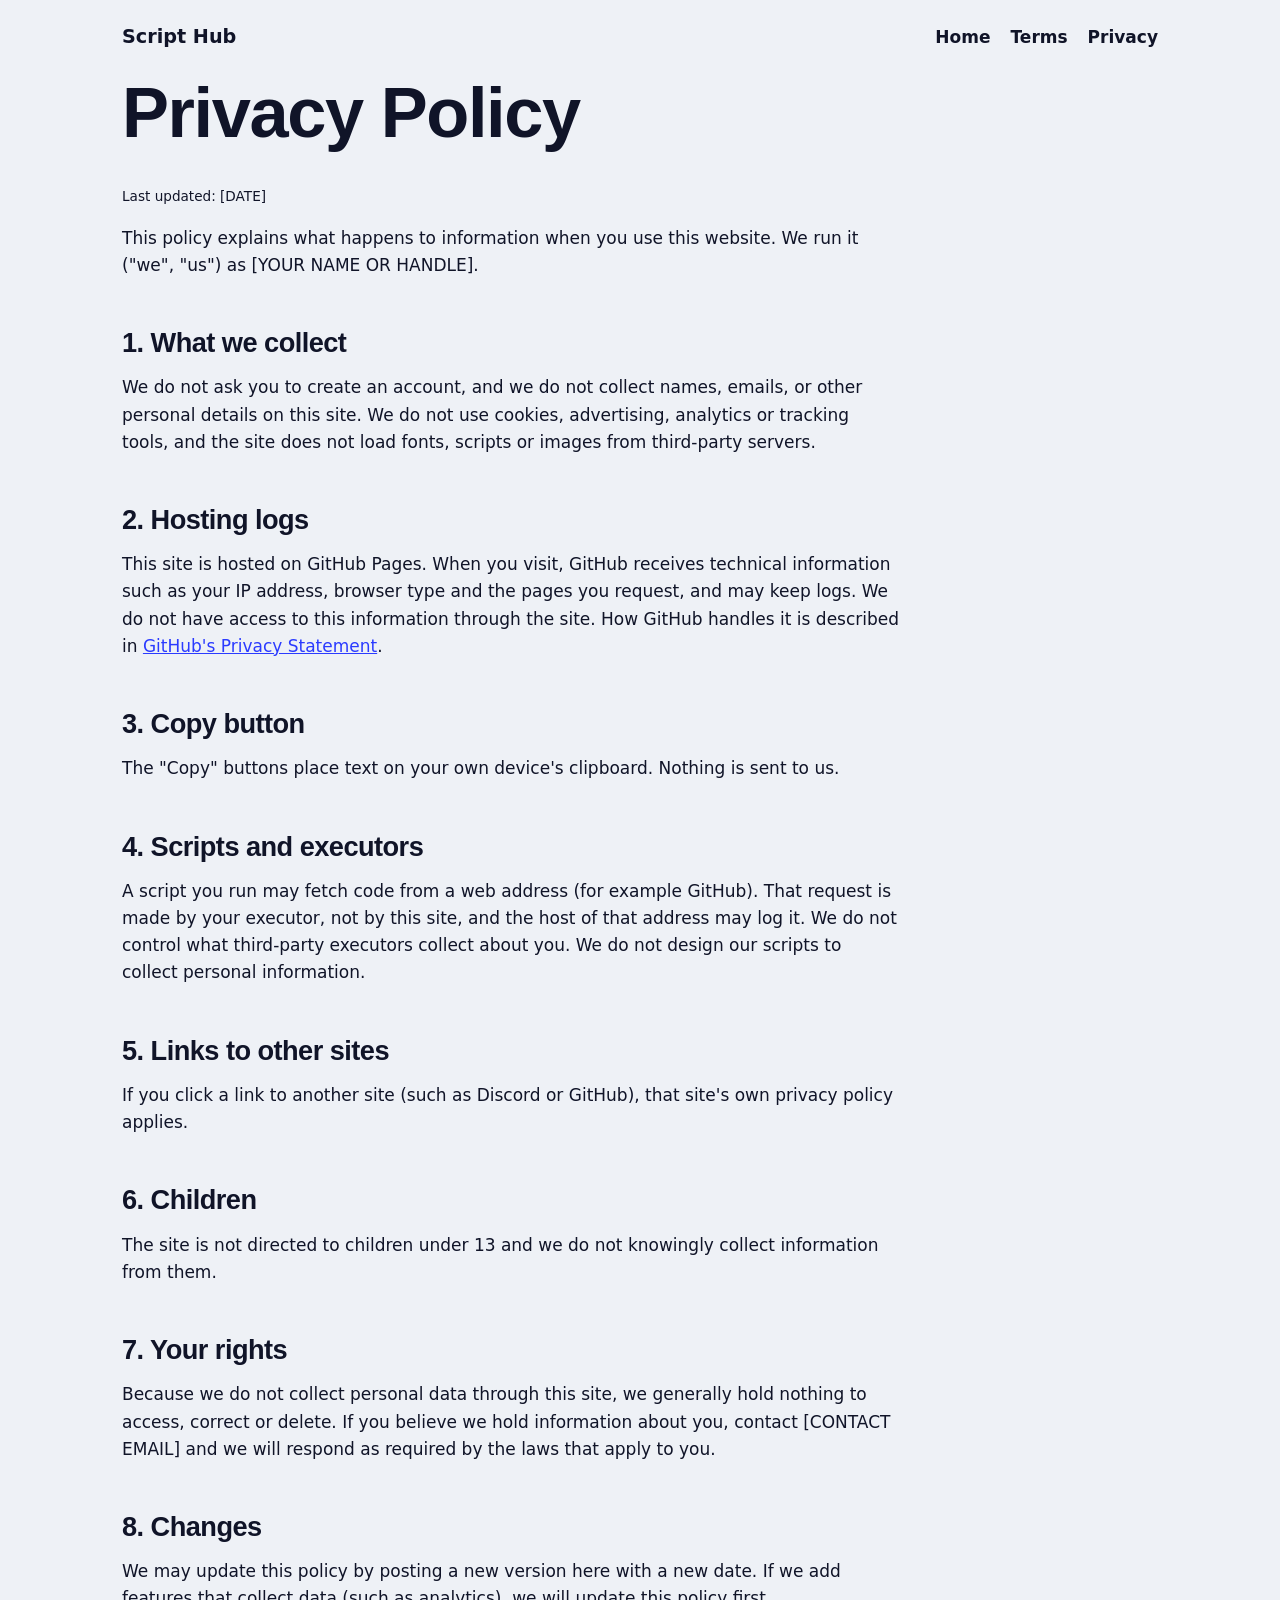
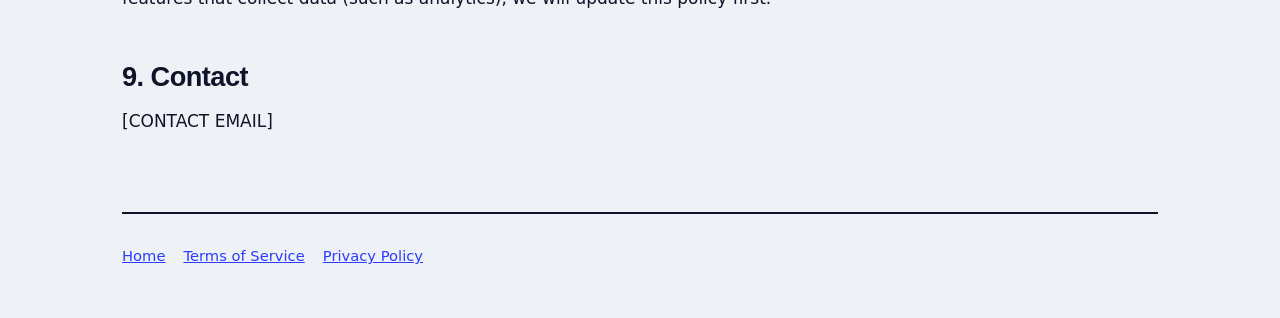
==== privacy.html @ 86e4eccb "test" ====
<!doctype html>
<html lang="en">
<head>
<meta charset="utf-8">
<meta name="viewport" content="width=device-width, initial-scale=1">
<title>Privacy Policy | Script Hub</title>
<meta name="robots" content="index,follow">
<link rel="stylesheet" href="style.css">
</head>
<body>
<div class="wrap">
  <header class="top"><a class="brand" href="index.html">Script Hub</a><nav><a href="index.html">Home</a><a href="terms.html">Terms</a><a href="privacy.html">Privacy</a></nav></header>
  <main class="legal">

<h1>Privacy Policy</h1>
<p class="meta">Last updated: [DATE]</p>
<p>This policy explains what happens to information when you use this website. We run it ("we", "us") as [YOUR NAME OR HANDLE].</p>

<h2>1. What we collect</h2>
<p>We do not ask you to create an account, and we do not collect names, emails, or other personal details on this site. We do not use cookies, advertising, analytics or tracking tools, and the site does not load fonts, scripts or images from third-party servers.</p>

<h2>2. Hosting logs</h2>
<p>This site is hosted on GitHub Pages. When you visit, GitHub receives technical information such as your IP address, browser type and the pages you request, and may keep logs. We do not have access to this information through the site. How GitHub handles it is described in <a href="https://docs.github.com/en/site-policy/privacy-policies/github-general-privacy-statement">GitHub's Privacy Statement</a>.</p>

<h2>3. Copy button</h2>
<p>The "Copy" buttons place text on your own device's clipboard. Nothing is sent to us.</p>

<h2>4. Scripts and executors</h2>
<p>A script you run may fetch code from a web address (for example GitHub). That request is made by your executor, not by this site, and the host of that address may log it. We do not control what third-party executors collect about you. We do not design our scripts to collect personal information.</p>

<h2>5. Links to other sites</h2>
<p>If you click a link to another site (such as Discord or GitHub), that site's own privacy policy applies.</p>

<h2>6. Children</h2>
<p>The site is not directed to children under 13 and we do not knowingly collect information from them.</p>

<h2>7. Your rights</h2>
<p>Because we do not collect personal data through this site, we generally hold nothing to access, correct or delete. If you believe we hold information about you, contact [CONTACT EMAIL] and we will respond as required by the laws that apply to you.</p>

<h2>8. Changes</h2>
<p>We may update this policy by posting a new version here with a new date. If we add features that collect data (such as analytics), we will update this policy first.</p>

<h2>9. Contact</h2>
<p>[CONTACT EMAIL]</p>
  </main>
  <footer><a href="index.html">Home</a><a href="terms.html">Terms of Service</a><a href="privacy.html">Privacy Policy</a></footer>
</div>
</body>
</html>
---- style.css ----
:root{--bg:#eef1f6;--ink:#101428;--blue:#2b3bff;--mint:#7cf2c4;--mute:#4a5170;--card:#fff;--line:#101428}
@media (prefers-color-scheme:dark){:root{--bg:#0f1226;--ink:#eef1f6;--blue:#8d98ff;--mint:#7cf2c4;--mute:#a4abc9;--card:#181c38;--line:#eef1f6}}
*{box-sizing:border-box}
html{scroll-behavior:smooth}
body{margin:0;background:var(--bg);color:var(--ink);font:17px/1.6 "Avenir Next","Segoe UI Variable","Segoe UI",system-ui,sans-serif}
h1,h2,h3{font-family:"Avenir Next","Trebuchet MS","Segoe UI",sans-serif;line-height:1.08;margin:0 0 .5em;letter-spacing:-.02em}
h1{font-size:clamp(2.4rem,6vw,4.4rem);font-weight:900}
h2{font-size:1.7rem;font-weight:800}
h3{font-size:1.2rem;font-weight:800}
a{color:var(--blue)}
code,pre,.mono{font-family:ui-monospace,"SF Mono",Consolas,Menlo,monospace}
.wrap{max-width:1080px;margin:0 auto;padding:0 22px}
:focus-visible{outline:3px solid var(--blue);outline-offset:3px}
header.top{display:flex;justify-content:space-between;align-items:center;padding:22px 0}
.brand{font-weight:900;font-size:1.2rem;text-decoration:none;color:var(--ink)}
nav a{margin-left:20px;color:var(--ink);font-weight:600;text-decoration:none}
nav a:hover{text-decoration:underline}
.hero{display:grid;grid-template-columns:1.1fr .9fr;gap:40px;align-items:center;padding:40px 0 70px}
.hero p{color:var(--mute);max-width:46ch}
.btn{display:inline-block;border:2px solid var(--line);background:var(--blue);color:#fff;padding:10px 18px;border-radius:8px;font:700 1rem inherit;cursor:pointer;text-decoration:none;box-shadow:3px 3px 0 var(--line)}
@media (prefers-color-scheme:dark){.btn{color:#0f1226}}
.btn:active{transform:translate(2px,2px);box-shadow:1px 1px 0 var(--line)}
.btn.ghost{background:var(--card);color:var(--ink)}
.btn.done{background:var(--mint);color:#101428}
.term{background:#101428;color:#e8ecff;border:2px solid var(--line);border-radius:12px;box-shadow:6px 6px 0 var(--blue);overflow:hidden}
.term .bar{display:flex;justify-content:space-between;align-items:center;padding:10px 14px;border-bottom:1px solid #2c3260;font-size:.85rem;color:#a4abc9}
.term pre{margin:0;padding:18px 14px;white-space:pre-wrap;word-break:break-all;font-size:.9rem;line-height:1.5}
.term .btn{padding:6px 12px;font-size:.85rem;box-shadow:none}
.tools{display:flex;gap:12px;flex-wrap:wrap;margin:0 0 24px}
.tools input{flex:1;min-width:220px;padding:12px 14px;border:2px solid var(--line);border-radius:8px;background:var(--card);color:var(--ink);font:inherit}
.grid{display:grid;grid-template-columns:repeat(auto-fill,minmax(310px,1fr));gap:22px}
.card{background:var(--card);border:2px solid var(--line);border-radius:12px;padding:20px;box-shadow:5px 5px 0 var(--line);display:flex;flex-direction:column;gap:10px}
.card p{margin:0;color:var(--mute)}
.meta{font-size:.85rem;color:var(--mute)}
.tag{display:inline-block;border:1.5px solid var(--line);border-radius:99px;padding:0 10px;font-size:.8rem;font-weight:700;margin-right:6px}
.card details{font-size:.95rem}
.card summary{cursor:pointer;font-weight:700}
.card ul{margin:8px 0 0;padding-left:20px}
.card .code{background:#101428;color:#e8ecff;border-radius:8px;padding:10px 12px;font-size:.78rem;word-break:break-all}
.card .actions{margin-top:auto;display:flex;gap:10px}
.empty{padding:30px;border:2px dashed var(--line);border-radius:12px;text-align:center}
section{padding:20px 0 50px}
.steps{display:grid;grid-template-columns:repeat(auto-fit,minmax(240px,1fr));gap:22px}
.steps div{border-left:4px solid var(--blue);padding-left:16px}
.notice{border:2px solid var(--line);background:var(--card);border-radius:12px;padding:16px 20px}
footer{border-top:2px solid var(--line);padding:30px 0 50px;font-size:.92rem;color:var(--mute)}
footer a{margin-right:18px}
.legal{max-width:72ch;padding-bottom:60px}
.legal h2{margin-top:1.8em}
.legal p,.legal li{color:var(--ink)}
.legal .caps{text-transform:uppercase;font-size:.95rem}
@media (max-width:820px){.hero{grid-template-columns:1fr}}
@media (prefers-reduced-motion:reduce){html{scroll-behavior:auto}}
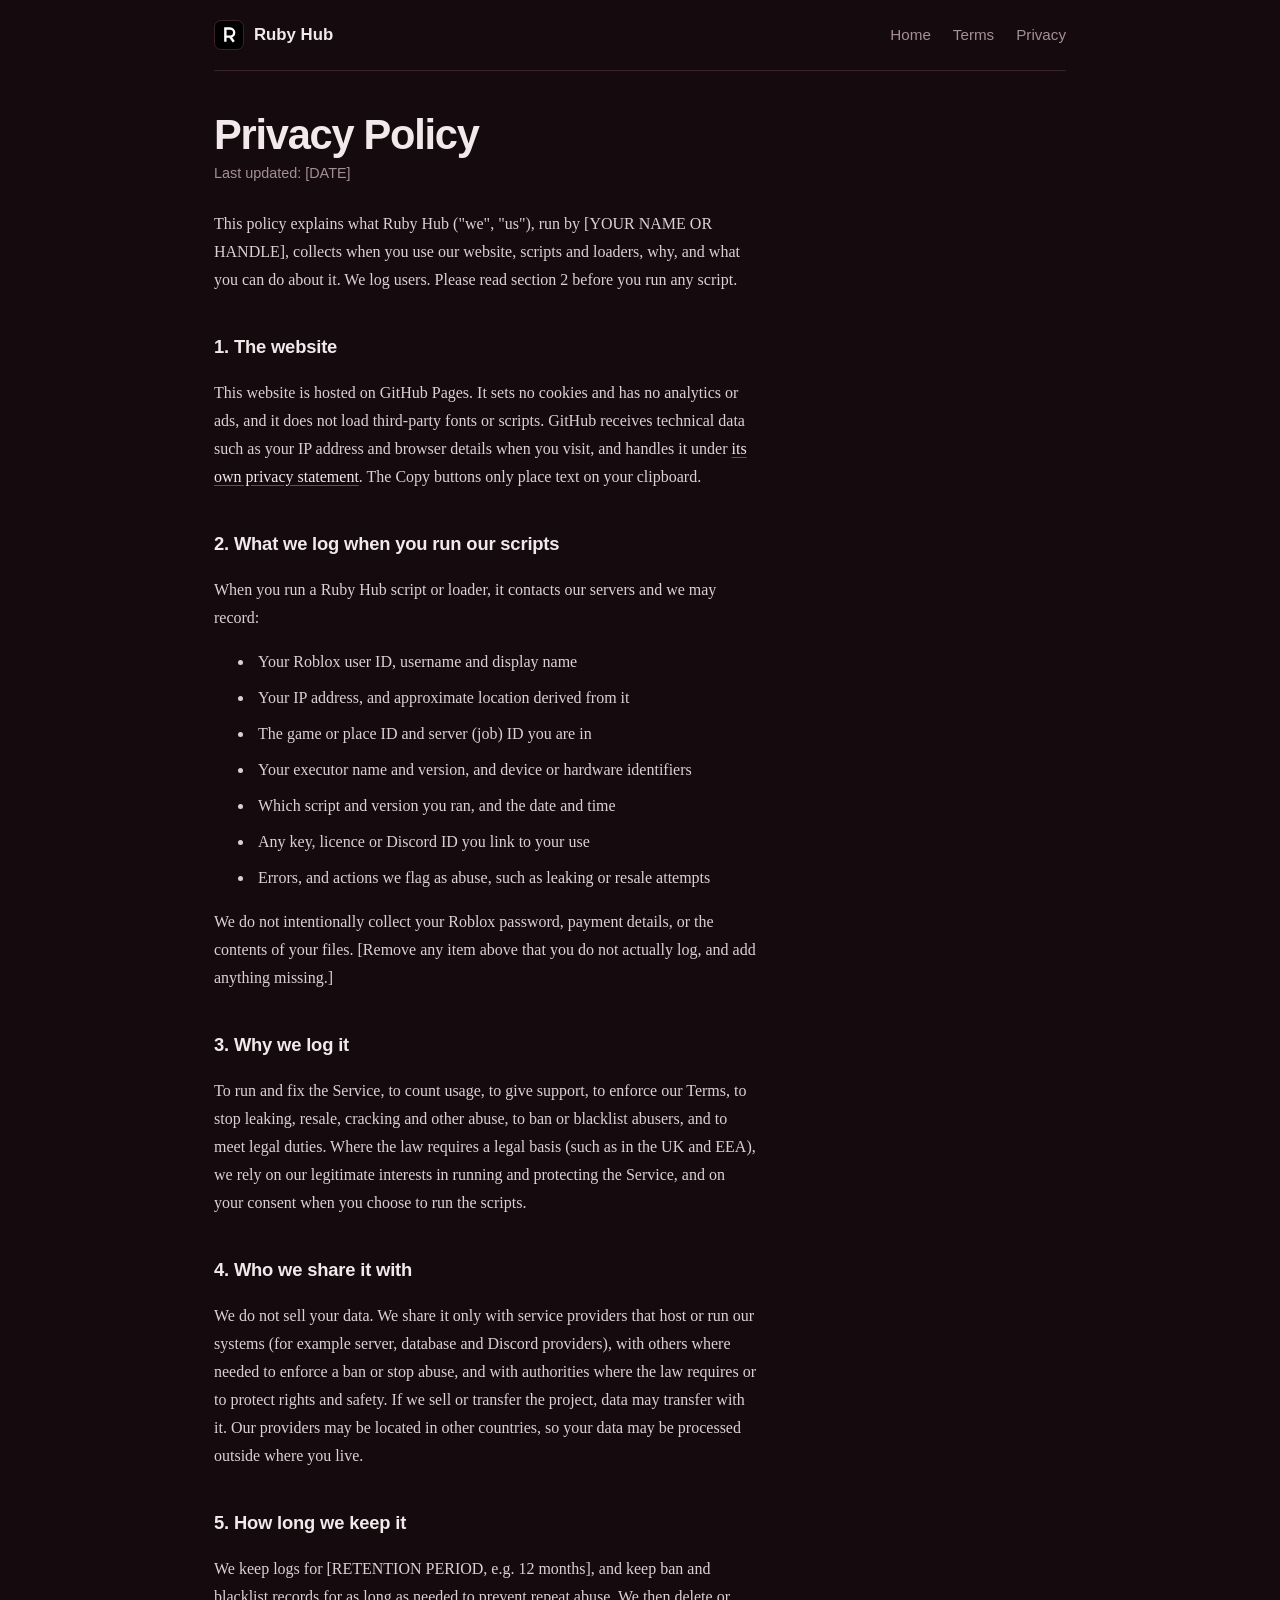
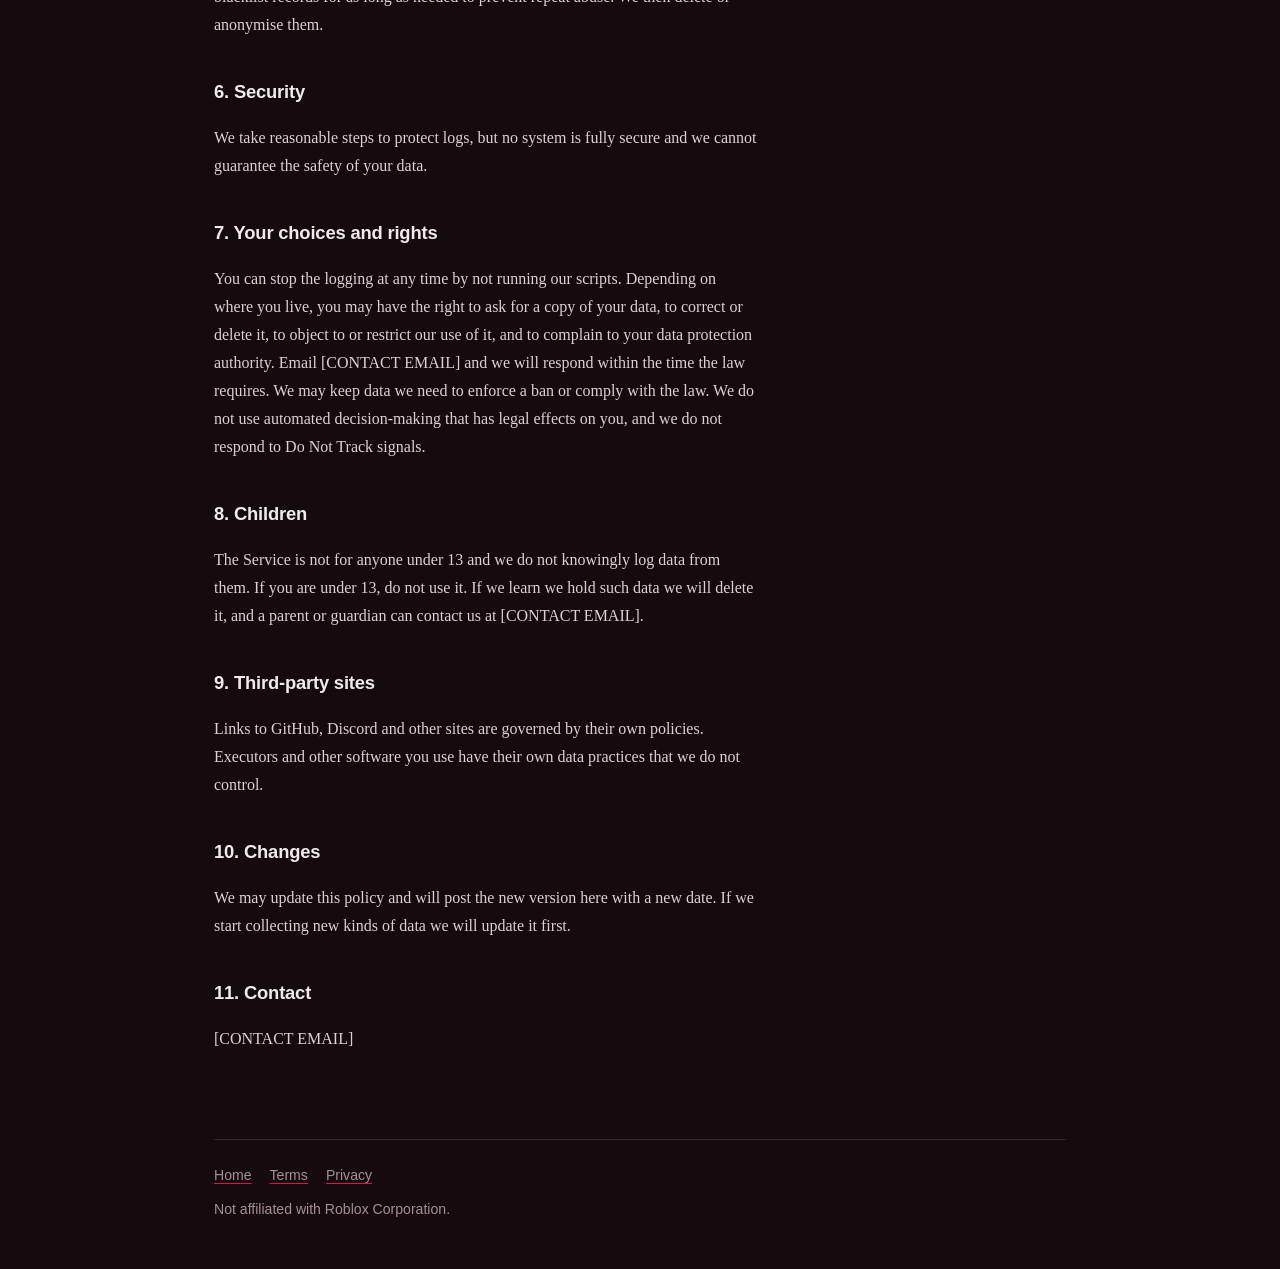
==== commit a4700f65: "test" ====
--- a/privacy.html
+++ b/privacy.html
@@ -3,47 +3,66 @@
 <head>
 <meta charset="utf-8">
 <meta name="viewport" content="width=device-width, initial-scale=1">
-<title>Privacy Policy | Script Hub</title>
-<meta name="robots" content="index,follow">
+<title>Privacy Policy | Ruby Hub</title>
+<meta name="theme-color" content="#150b0e">
+<link rel="icon" type="image/svg+xml" href="logo.svg">
 <link rel="stylesheet" href="style.css">
 </head>
 <body>
 <div class="wrap">
-  <header class="top"><a class="brand" href="index.html">Script Hub</a><nav><a href="index.html">Home</a><a href="terms.html">Terms</a><a href="privacy.html">Privacy</a></nav></header>
+  <header class="top">
+    <a class="brand" href="index.html"><img src="logo.svg" alt="">Ruby Hub</a>
+    <nav><a href="index.html">Home</a><a href="terms.html">Terms</a><a href="privacy.html">Privacy</a></nav>
+  </header>
   <main class="legal">
+<h1>Privacy Policy</h1>
+<p class="date">Last updated: [DATE]</p>
+<p>This policy explains what Ruby Hub ("we", "us"), run by [YOUR NAME OR HANDLE], collects when you use our website, scripts and loaders, why, and what you can do about it. We log users. Please read section 2 before you run any script.</p>
 
-<h1>Privacy Policy</h1>
-<p class="meta">Last updated: [DATE]</p>
-<p>This policy explains what happens to information when you use this website. We run it ("we", "us") as [YOUR NAME OR HANDLE].</p>
+<h2>1. The website</h2>
+<p>This website is hosted on GitHub Pages. It sets no cookies and has no analytics or ads, and it does not load third-party fonts or scripts. GitHub receives technical data such as your IP address and browser details when you visit, and handles it under <a href="https://docs.github.com/en/site-policy/privacy-policies/github-general-privacy-statement">its own privacy statement</a>. The Copy buttons only place text on your clipboard.</p>
 
-<h2>1. What we collect</h2>
-<p>We do not ask you to create an account, and we do not collect names, emails, or other personal details on this site. We do not use cookies, advertising, analytics or tracking tools, and the site does not load fonts, scripts or images from third-party servers.</p>
+<h2>2. What we log when you run our scripts</h2>
+<p>When you run a Ruby Hub script or loader, it contacts our servers and we may record:</p>
+<ul>
+<li>Your Roblox user ID, username and display name</li>
+<li>Your IP address, and approximate location derived from it</li>
+<li>The game or place ID and server (job) ID you are in</li>
+<li>Your executor name and version, and device or hardware identifiers</li>
+<li>Which script and version you ran, and the date and time</li>
+<li>Any key, licence or Discord ID you link to your use</li>
+<li>Errors, and actions we flag as abuse, such as leaking or resale attempts</li>
+</ul>
+<p>We do not intentionally collect your Roblox password, payment details, or the contents of your files. [Remove any item above that you do not actually log, and add anything missing.]</p>
 
-<h2>2. Hosting logs</h2>
-<p>This site is hosted on GitHub Pages. When you visit, GitHub receives technical information such as your IP address, browser type and the pages you request, and may keep logs. We do not have access to this information through the site. How GitHub handles it is described in <a href="https://docs.github.com/en/site-policy/privacy-policies/github-general-privacy-statement">GitHub's Privacy Statement</a>.</p>
+<h2>3. Why we log it</h2>
+<p>To run and fix the Service, to count usage, to give support, to enforce our Terms, to stop leaking, resale, cracking and other abuse, to ban or blacklist abusers, and to meet legal duties. Where the law requires a legal basis (such as in the UK and EEA), we rely on our legitimate interests in running and protecting the Service, and on your consent when you choose to run the scripts.</p>
 
-<h2>3. Copy button</h2>
-<p>The "Copy" buttons place text on your own device's clipboard. Nothing is sent to us.</p>
+<h2>4. Who we share it with</h2>
+<p>We do not sell your data. We share it only with service providers that host or run our systems (for example server, database and Discord providers), with others where needed to enforce a ban or stop abuse, and with authorities where the law requires or to protect rights and safety. If we sell or transfer the project, data may transfer with it. Our providers may be located in other countries, so your data may be processed outside where you live.</p>
 
-<h2>4. Scripts and executors</h2>
-<p>A script you run may fetch code from a web address (for example GitHub). That request is made by your executor, not by this site, and the host of that address may log it. We do not control what third-party executors collect about you. We do not design our scripts to collect personal information.</p>
+<h2>5. How long we keep it</h2>
+<p>We keep logs for [RETENTION PERIOD, e.g. 12 months], and keep ban and blacklist records for as long as needed to prevent repeat abuse. We then delete or anonymise them.</p>
 
-<h2>5. Links to other sites</h2>
-<p>If you click a link to another site (such as Discord or GitHub), that site's own privacy policy applies.</p>
+<h2>6. Security</h2>
+<p>We take reasonable steps to protect logs, but no system is fully secure and we cannot guarantee the safety of your data.</p>
 
-<h2>6. Children</h2>
-<p>The site is not directed to children under 13 and we do not knowingly collect information from them.</p>
+<h2>7. Your choices and rights</h2>
+<p>You can stop the logging at any time by not running our scripts. Depending on where you live, you may have the right to ask for a copy of your data, to correct or delete it, to object to or restrict our use of it, and to complain to your data protection authority. Email [CONTACT EMAIL] and we will respond within the time the law requires. We may keep data we need to enforce a ban or comply with the law. We do not use automated decision-making that has legal effects on you, and we do not respond to Do Not Track signals.</p>
 
-<h2>7. Your rights</h2>
-<p>Because we do not collect personal data through this site, we generally hold nothing to access, correct or delete. If you believe we hold information about you, contact [CONTACT EMAIL] and we will respond as required by the laws that apply to you.</p>
+<h2>8. Children</h2>
+<p>The Service is not for anyone under 13 and we do not knowingly log data from them. If you are under 13, do not use it. If we learn we hold such data we will delete it, and a parent or guardian can contact us at [CONTACT EMAIL].</p>
 
-<h2>8. Changes</h2>
-<p>We may update this policy by posting a new version here with a new date. If we add features that collect data (such as analytics), we will update this policy first.</p>
+<h2>9. Third-party sites</h2>
+<p>Links to GitHub, Discord and other sites are governed by their own policies. Executors and other software you use have their own data practices that we do not control.</p>
 
-<h2>9. Contact</h2>
+<h2>10. Changes</h2>
+<p>We may update this policy and will post the new version here with a new date. If we start collecting new kinds of data we will update it first.</p>
+
+<h2>11. Contact</h2>
 <p>[CONTACT EMAIL]</p>
   </main>
-  <footer><a href="index.html">Home</a><a href="terms.html">Terms of Service</a><a href="privacy.html">Privacy Policy</a></footer>
+  <footer><a href="index.html">Home</a><a href="terms.html">Terms</a><a href="privacy.html">Privacy</a><p>Not affiliated with Roblox Corporation.</p></footer>
 </div>
 </body>
 </html>
--- a/style.css
+++ b/style.css
@@ -1,53 +1,63 @@
-:root{--bg:#eef1f6;--ink:#101428;--blue:#2b3bff;--mint:#7cf2c4;--mute:#4a5170;--card:#fff;--line:#101428}
-@media (prefers-color-scheme:dark){:root{--bg:#0f1226;--ink:#eef1f6;--blue:#8d98ff;--mint:#7cf2c4;--mute:#a4abc9;--card:#181c38;--line:#eef1f6}}
+:root{
+  --bg:#150b0e; --panel:#1f1115; --line:#3a2229; --text:#f1e9ea; --mute:#a58f94;
+  --ruby:#e0114f; --ruby-dim:#a80d3b; --ok:#4fd28a; --warn:#e6b422;
+}
 *{box-sizing:border-box}
-html{scroll-behavior:smooth}
-body{margin:0;background:var(--bg);color:var(--ink);font:17px/1.6 "Avenir Next","Segoe UI Variable","Segoe UI",system-ui,sans-serif}
-h1,h2,h3{font-family:"Avenir Next","Trebuchet MS","Segoe UI",sans-serif;line-height:1.08;margin:0 0 .5em;letter-spacing:-.02em}
-h1{font-size:clamp(2.4rem,6vw,4.4rem);font-weight:900}
-h2{font-size:1.7rem;font-weight:800}
-h3{font-size:1.2rem;font-weight:800}
-a{color:var(--blue)}
-code,pre,.mono{font-family:ui-monospace,"SF Mono",Consolas,Menlo,monospace}
-.wrap{max-width:1080px;margin:0 auto;padding:0 22px}
-:focus-visible{outline:3px solid var(--blue);outline-offset:3px}
-header.top{display:flex;justify-content:space-between;align-items:center;padding:22px 0}
-.brand{font-weight:900;font-size:1.2rem;text-decoration:none;color:var(--ink)}
-nav a{margin-left:20px;color:var(--ink);font-weight:600;text-decoration:none}
-nav a:hover{text-decoration:underline}
-.hero{display:grid;grid-template-columns:1.1fr .9fr;gap:40px;align-items:center;padding:40px 0 70px}
-.hero p{color:var(--mute);max-width:46ch}
-.btn{display:inline-block;border:2px solid var(--line);background:var(--blue);color:#fff;padding:10px 18px;border-radius:8px;font:700 1rem inherit;cursor:pointer;text-decoration:none;box-shadow:3px 3px 0 var(--line)}
-@media (prefers-color-scheme:dark){.btn{color:#0f1226}}
-.btn:active{transform:translate(2px,2px);box-shadow:1px 1px 0 var(--line)}
-.btn.ghost{background:var(--card);color:var(--ink)}
-.btn.done{background:var(--mint);color:#101428}
-.term{background:#101428;color:#e8ecff;border:2px solid var(--line);border-radius:12px;box-shadow:6px 6px 0 var(--blue);overflow:hidden}
-.term .bar{display:flex;justify-content:space-between;align-items:center;padding:10px 14px;border-bottom:1px solid #2c3260;font-size:.85rem;color:#a4abc9}
-.term pre{margin:0;padding:18px 14px;white-space:pre-wrap;word-break:break-all;font-size:.9rem;line-height:1.5}
-.term .btn{padding:6px 12px;font-size:.85rem;box-shadow:none}
-.tools{display:flex;gap:12px;flex-wrap:wrap;margin:0 0 24px}
-.tools input{flex:1;min-width:220px;padding:12px 14px;border:2px solid var(--line);border-radius:8px;background:var(--card);color:var(--ink);font:inherit}
-.grid{display:grid;grid-template-columns:repeat(auto-fill,minmax(310px,1fr));gap:22px}
-.card{background:var(--card);border:2px solid var(--line);border-radius:12px;padding:20px;box-shadow:5px 5px 0 var(--line);display:flex;flex-direction:column;gap:10px}
-.card p{margin:0;color:var(--mute)}
-.meta{font-size:.85rem;color:var(--mute)}
-.tag{display:inline-block;border:1.5px solid var(--line);border-radius:99px;padding:0 10px;font-size:.8rem;font-weight:700;margin-right:6px}
-.card details{font-size:.95rem}
-.card summary{cursor:pointer;font-weight:700}
-.card ul{margin:8px 0 0;padding-left:20px}
-.card .code{background:#101428;color:#e8ecff;border-radius:8px;padding:10px 12px;font-size:.78rem;word-break:break-all}
-.card .actions{margin-top:auto;display:flex;gap:10px}
-.empty{padding:30px;border:2px dashed var(--line);border-radius:12px;text-align:center}
-section{padding:20px 0 50px}
-.steps{display:grid;grid-template-columns:repeat(auto-fit,minmax(240px,1fr));gap:22px}
-.steps div{border-left:4px solid var(--blue);padding-left:16px}
-.notice{border:2px solid var(--line);background:var(--card);border-radius:12px;padding:16px 20px}
-footer{border-top:2px solid var(--line);padding:30px 0 50px;font-size:.92rem;color:var(--mute)}
-footer a{margin-right:18px}
-.legal{max-width:72ch;padding-bottom:60px}
-.legal h2{margin-top:1.8em}
-.legal p,.legal li{color:var(--ink)}
-.legal .caps{text-transform:uppercase;font-size:.95rem}
-@media (max-width:820px){.hero{grid-template-columns:1fr}}
-@media (prefers-reduced-motion:reduce){html{scroll-behavior:auto}}
+html{background:var(--bg)}
+body{margin:0;color:var(--text);background:var(--bg);font:16px/1.6 "Segoe UI","Helvetica Neue",Arial,sans-serif;-webkit-font-smoothing:antialiased}
+a{color:var(--text);text-decoration-color:var(--ruby);text-underline-offset:3px}
+a:hover{color:#fff;text-decoration-thickness:2px}
+:focus-visible{outline:2px solid var(--ruby);outline-offset:3px}
+.wrap{max-width:900px;margin:0 auto;padding:0 24px}
+.top{display:flex;align-items:center;justify-content:space-between;padding:20px 0;border-bottom:1px solid var(--line)}
+.brand{display:flex;align-items:center;gap:10px;font-weight:700;text-decoration:none;font-size:1.05rem}
+.brand img{width:30px;height:30px;border:1px solid var(--line);border-radius:7px}
+.top nav a{margin-left:22px;font-size:.95rem;color:var(--mute);text-decoration:none}
+.top nav a:hover{color:var(--text)}
+.hero{display:flex;gap:34px;align-items:center;padding:64px 0 52px}
+.hero img{width:124px;height:124px;border:1px solid var(--line);border-radius:26px;flex:none}
+h1{margin:0;font-size:clamp(3rem,10vw,5.8rem);line-height:.95;letter-spacing:-.045em;font-weight:800}
+.hero p{margin:14px 0 0;color:var(--mute);max-width:44ch;font-size:1.1rem}
+#status{margin-top:18px;font-size:.92rem;color:var(--mute)}
+#status b{color:var(--text)}
+.head{display:flex;justify-content:space-between;align-items:baseline;border-bottom:2px solid var(--ruby);padding-bottom:10px;margin-top:10px}
+h2{margin:0;font-size:1.35rem;letter-spacing:-.01em}
+.count{color:var(--mute);font-size:.9rem}
+#find{display:none;width:100%;margin:16px 0 0;padding:11px 12px;background:var(--panel);border:1px solid var(--line);border-radius:4px;color:var(--text);font:inherit}
+.row{display:grid;grid-template-columns:1fr auto;gap:6px 20px;padding:20px 0;border-bottom:1px solid var(--line)}
+.row h3{margin:0;font-size:1.1rem;display:flex;align-items:center;gap:9px}
+.dot{width:9px;height:9px;border-radius:50%;background:var(--ok);flex:none}
+.dot.updating{background:var(--warn)} .dot.patched{background:var(--ruby)}
+.row p{margin:4px 0 0;color:var(--mute)}
+.meta{font-size:.85rem;color:var(--mute);margin-top:6px}
+details{margin-top:8px;font-size:.93rem}
+summary{cursor:pointer;color:var(--text)}
+details ul{margin:6px 0 0;padding-left:20px;color:var(--mute)}
+.btn{align-self:start;background:var(--ruby);color:#fff;border:0;border-radius:4px;padding:9px 18px;font:600 .95rem inherit;font-family:inherit;cursor:pointer}
+.btn:hover{background:var(--ruby-dim)}
+.btn.done{background:var(--ok);color:#06210f}
+.btn:disabled{background:var(--line);color:var(--mute);cursor:not-allowed}
+.empty{padding:34px 0;border-bottom:1px solid var(--line);color:var(--mute)}
+.empty b{color:var(--text);display:block;font-size:1.05rem;margin-bottom:4px}
+section{padding:0 0 56px}
+.guide{padding-top:48px}
+ol{padding-left:22px;margin:16px 0 0}
+li{margin:8px 0;padding-left:4px}
+code{font-family:ui-monospace,Consolas,Menlo,monospace;font-size:.9em;background:var(--panel);padding:2px 6px;border-radius:3px}
+.warn{border-left:3px solid var(--ruby);padding:2px 0 2px 18px;color:var(--mute);max-width:66ch}
+.warn b{color:var(--text)}
+footer{border-top:1px solid var(--line);padding:24px 0 48px;color:var(--mute);font-size:.88rem}
+footer a{color:var(--mute);margin-right:18px}
+footer p{margin:12px 0 0}
+.legal{max-width:68ch;padding:44px 0 70px;font-family:Georgia,"Times New Roman",serif;line-height:1.75}
+.legal h1{font-family:"Segoe UI","Helvetica Neue",Arial,sans-serif;font-size:2.6rem;letter-spacing:-.03em;margin-bottom:6px}
+.legal h2{font-family:"Segoe UI","Helvetica Neue",Arial,sans-serif;font-size:1.15rem;margin:2em 0 .4em}
+.legal .date{color:var(--mute);font-family:"Segoe UI",Arial,sans-serif;font-size:.9rem;margin:0 0 24px}
+.legal p,.legal li{color:#ddd0d2}
+.legal .caps{text-transform:uppercase;font-size:.9rem;letter-spacing:.01em}
+@media(max-width:640px){
+  .hero{flex-direction:column;align-items:flex-start;padding:44px 0 40px;gap:22px}
+  .hero img{width:88px;height:88px;border-radius:20px}
+  .row{grid-template-columns:1fr}
+  .top nav a{margin-left:14px}
+}
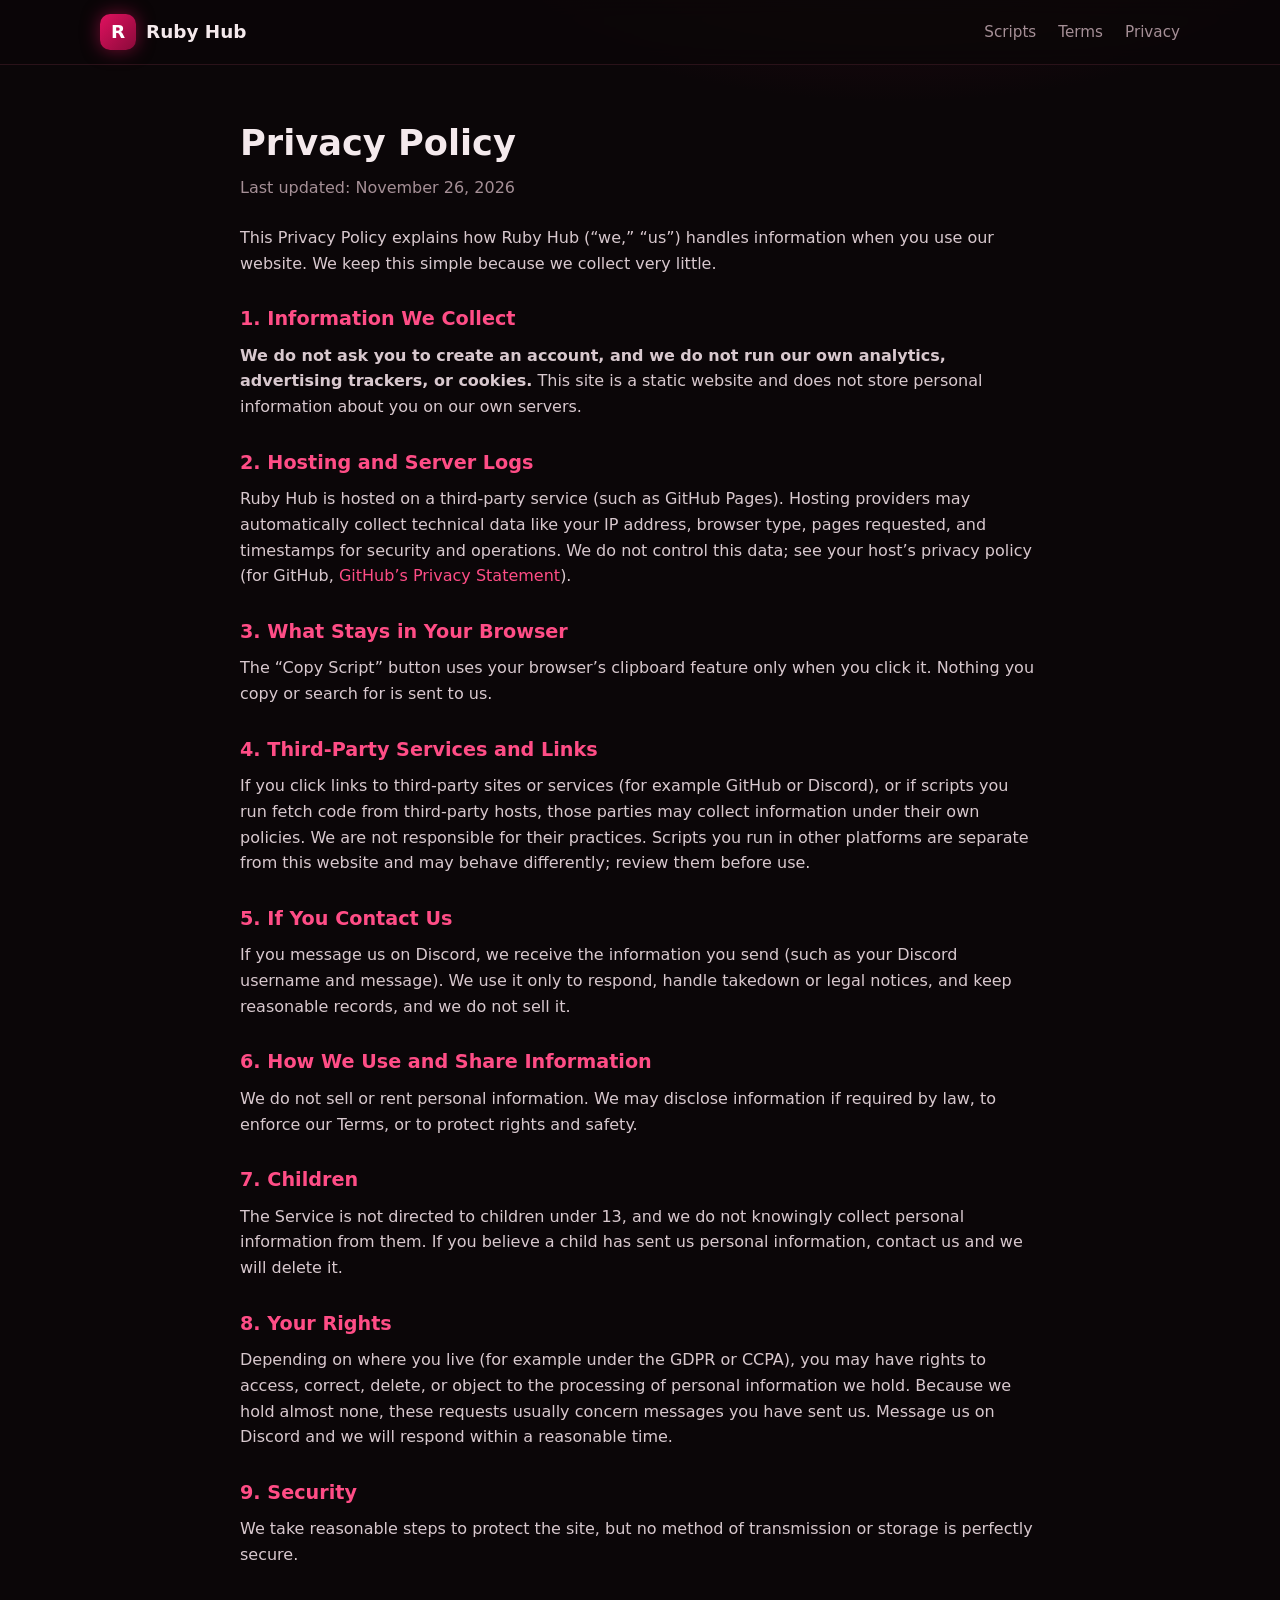
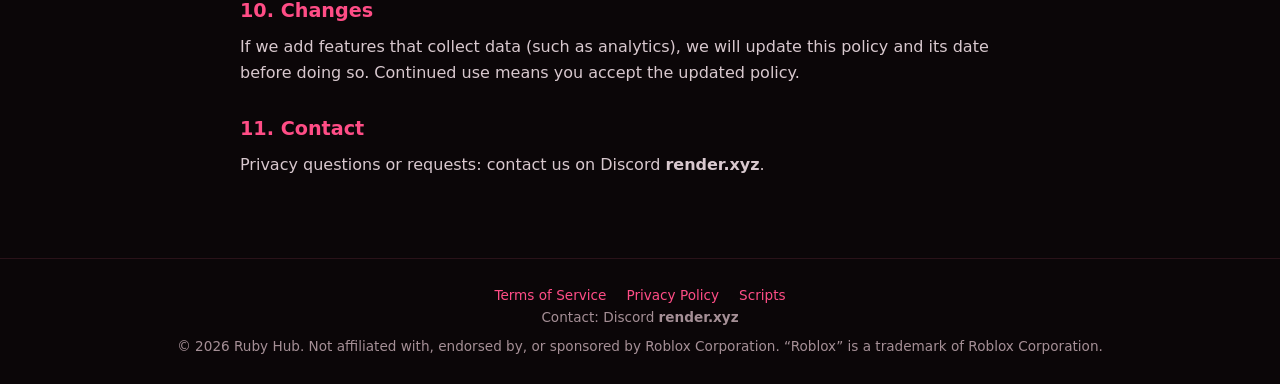
==== commit dbe44757: "test" ====
--- a/privacy.html
+++ b/privacy.html
@@ -1,68 +1,16 @@
-<!doctype html>
-<html lang="en">
-<head>
-<meta charset="utf-8">
-<meta name="viewport" content="width=device-width, initial-scale=1">
-<title>Privacy Policy | Ruby Hub</title>
-<meta name="theme-color" content="#150b0e">
-<link rel="icon" type="image/svg+xml" href="logo.svg">
-<link rel="stylesheet" href="style.css">
-</head>
-<body>
-<div class="wrap">
-  <header class="top">
-    <a class="brand" href="index.html"><img src="logo.svg" alt="">Ruby Hub</a>
-    <nav><a href="index.html">Home</a><a href="terms.html">Terms</a><a href="privacy.html">Privacy</a></nav>
-  </header>
-  <main class="legal">
-<h1>Privacy Policy</h1>
-<p class="date">Last updated: [DATE]</p>
-<p>This policy explains what Ruby Hub ("we", "us"), run by [YOUR NAME OR HANDLE], collects when you use our website, scripts and loaders, why, and what you can do about it. We log users. Please read section 2 before you run any script.</p>
-
-<h2>1. The website</h2>
-<p>This website is hosted on GitHub Pages. It sets no cookies and has no analytics or ads, and it does not load third-party fonts or scripts. GitHub receives technical data such as your IP address and browser details when you visit, and handles it under <a href="https://docs.github.com/en/site-policy/privacy-policies/github-general-privacy-statement">its own privacy statement</a>. The Copy buttons only place text on your clipboard.</p>
-
-<h2>2. What we log when you run our scripts</h2>
-<p>When you run a Ruby Hub script or loader, it contacts our servers and we may record:</p>
-<ul>
-<li>Your Roblox user ID, username and display name</li>
-<li>Your IP address, and approximate location derived from it</li>
-<li>The game or place ID and server (job) ID you are in</li>
-<li>Your executor name and version, and device or hardware identifiers</li>
-<li>Which script and version you ran, and the date and time</li>
-<li>Any key, licence or Discord ID you link to your use</li>
-<li>Errors, and actions we flag as abuse, such as leaking or resale attempts</li>
-</ul>
-<p>We do not intentionally collect your Roblox password, payment details, or the contents of your files. [Remove any item above that you do not actually log, and add anything missing.]</p>
-
-<h2>3. Why we log it</h2>
-<p>To run and fix the Service, to count usage, to give support, to enforce our Terms, to stop leaking, resale, cracking and other abuse, to ban or blacklist abusers, and to meet legal duties. Where the law requires a legal basis (such as in the UK and EEA), we rely on our legitimate interests in running and protecting the Service, and on your consent when you choose to run the scripts.</p>
-
-<h2>4. Who we share it with</h2>
-<p>We do not sell your data. We share it only with service providers that host or run our systems (for example server, database and Discord providers), with others where needed to enforce a ban or stop abuse, and with authorities where the law requires or to protect rights and safety. If we sell or transfer the project, data may transfer with it. Our providers may be located in other countries, so your data may be processed outside where you live.</p>
-
-<h2>5. How long we keep it</h2>
-<p>We keep logs for [RETENTION PERIOD, e.g. 12 months], and keep ban and blacklist records for as long as needed to prevent repeat abuse. We then delete or anonymise them.</p>
-
-<h2>6. Security</h2>
-<p>We take reasonable steps to protect logs, but no system is fully secure and we cannot guarantee the safety of your data.</p>
-
-<h2>7. Your choices and rights</h2>
-<p>You can stop the logging at any time by not running our scripts. Depending on where you live, you may have the right to ask for a copy of your data, to correct or delete it, to object to or restrict our use of it, and to complain to your data protection authority. Email [CONTACT EMAIL] and we will respond within the time the law requires. We may keep data we need to enforce a ban or comply with the law. We do not use automated decision-making that has legal effects on you, and we do not respond to Do Not Track signals.</p>
-
-<h2>8. Children</h2>
-<p>The Service is not for anyone under 13 and we do not knowingly log data from them. If you are under 13, do not use it. If we learn we hold such data we will delete it, and a parent or guardian can contact us at [CONTACT EMAIL].</p>
-
-<h2>9. Third-party sites</h2>
-<p>Links to GitHub, Discord and other sites are governed by their own policies. Executors and other software you use have their own data practices that we do not control.</p>
-
-<h2>10. Changes</h2>
-<p>We may update this policy and will post the new version here with a new date. If we start collecting new kinds of data we will update it first.</p>
-
-<h2>11. Contact</h2>
-<p>[CONTACT EMAIL]</p>
-  </main>
-  <footer><a href="index.html">Home</a><a href="terms.html">Terms</a><a href="privacy.html">Privacy</a><p>Not affiliated with Roblox Corporation.</p></footer>
-</div>
-</body>
-</html>
+<!DOCTYPE html><html lang="en"><head><meta charset="utf-8"><meta name="viewport" content="width=device-width,initial-scale=1"><link rel="icon" href="data:image/svg+xml,%3Csvg xmlns=%27http://www.w3.org/2000/svg%27 viewBox=%270 0 100 100%27%3E%3Crect width=%27100%27 height=%27100%27 rx=%2722%27 fill=%27%23e0115f%27/%3E%3Ctext x=%2750%27 y=%2772%27 font-size=%2770%27 font-weight=%27900%27 text-anchor=%27middle%27 fill=%27white%27 font-family=%27Arial%27%3ER%3C/text%3E%3C/svg%3E"><link rel="stylesheet" href="style.css"><title>Privacy Policy – Ruby Hub</title></head><body>
+<nav><div class="wrap"><a class="brand" href="index.html"><span class="logo">R</span>Ruby Hub</a><ul><li><a href="index.html#scripts">Scripts</a></li><li><a href="terms.html">Terms</a></li><li><a href="privacy.html">Privacy</a></li></ul></div></nav>
+<main class="wrap legal"><h1>Privacy Policy</h1><p class="date">Last updated: November 26, 2026</p>
+<p>This Privacy Policy explains how Ruby Hub (“we,” “us”) handles information when you use our website. We keep this simple because we collect very little.</p>
+<h2>1. Information We Collect</h2><p><b>We do not ask you to create an account, and we do not run our own analytics, advertising trackers, or cookies.</b> This site is a static website and does not store personal information about you on our own servers.</p>
+<h2>2. Hosting and Server Logs</h2><p>Ruby Hub is hosted on a third-party service (such as GitHub Pages). Hosting providers may automatically collect technical data like your IP address, browser type, pages requested, and timestamps for security and operations. We do not control this data; see your host’s privacy policy (for GitHub, <a href="https://docs.github.com/site-policy/privacy-policies/github-general-privacy-statement">GitHub’s Privacy Statement</a>).</p>
+<h2>3. What Stays in Your Browser</h2><p>The “Copy Script” button uses your browser’s clipboard feature only when you click it. Nothing you copy or search for is sent to us.</p>
+<h2>4. Third-Party Services and Links</h2><p>If you click links to third-party sites or services (for example GitHub or Discord), or if scripts you run fetch code from third-party hosts, those parties may collect information under their own policies. We are not responsible for their practices. Scripts you run in other platforms are separate from this website and may behave differently; review them before use.</p>
+<h2>5. If You Contact Us</h2><p>If you message us on Discord, we receive the information you send (such as your Discord username and message). We use it only to respond, handle takedown or legal notices, and keep reasonable records, and we do not sell it.</p>
+<h2>6. How We Use and Share Information</h2><p>We do not sell or rent personal information. We may disclose information if required by law, to enforce our Terms, or to protect rights and safety.</p>
+<h2>7. Children</h2><p>The Service is not directed to children under 13, and we do not knowingly collect personal information from them. If you believe a child has sent us personal information, contact us and we will delete it.</p>
+<h2>8. Your Rights</h2><p>Depending on where you live (for example under the GDPR or CCPA), you may have rights to access, correct, delete, or object to the processing of personal information we hold. Because we hold almost none, these requests usually concern messages you have sent us. Message us on Discord and we will respond within a reasonable time.</p>
+<h2>9. Security</h2><p>We take reasonable steps to protect the site, but no method of transmission or storage is perfectly secure.</p>
+<h2>10. Changes</h2><p>If we add features that collect data (such as analytics), we will update this policy and its date before doing so. Continued use means you accept the updated policy.</p>
+<h2>11. Contact</h2><p>Privacy questions or requests: contact us on Discord <b>render.xyz</b>.</p></main>
+<footer><div class="wrap"><p><a href="terms.html">Terms of Service</a><a href="privacy.html">Privacy Policy</a><a href="index.html#scripts">Scripts</a></p><p>Contact: Discord <b>render.xyz</b></p><p style="margin-top:8px">© <span id="y"></span> Ruby Hub. Not affiliated with, endorsed by, or sponsored by Roblox Corporation. “Roblox” is a trademark of Roblox Corporation.</p></div></footer><script>document.getElementById("y").textContent=new Date().getFullYear()</script></body></html>
--- a/style.css
+++ b/style.css
@@ -1,63 +1,37 @@
-:root{
-  --bg:#150b0e; --panel:#1f1115; --line:#3a2229; --text:#f1e9ea; --mute:#a58f94;
-  --ruby:#e0114f; --ruby-dim:#a80d3b; --ok:#4fd28a; --warn:#e6b422;
-}
-*{box-sizing:border-box}
-html{background:var(--bg)}
-body{margin:0;color:var(--text);background:var(--bg);font:16px/1.6 "Segoe UI","Helvetica Neue",Arial,sans-serif;-webkit-font-smoothing:antialiased}
-a{color:var(--text);text-decoration-color:var(--ruby);text-underline-offset:3px}
-a:hover{color:#fff;text-decoration-thickness:2px}
-:focus-visible{outline:2px solid var(--ruby);outline-offset:3px}
-.wrap{max-width:900px;margin:0 auto;padding:0 24px}
-.top{display:flex;align-items:center;justify-content:space-between;padding:20px 0;border-bottom:1px solid var(--line)}
-.brand{display:flex;align-items:center;gap:10px;font-weight:700;text-decoration:none;font-size:1.05rem}
-.brand img{width:30px;height:30px;border:1px solid var(--line);border-radius:7px}
-.top nav a{margin-left:22px;font-size:.95rem;color:var(--mute);text-decoration:none}
-.top nav a:hover{color:var(--text)}
-.hero{display:flex;gap:34px;align-items:center;padding:64px 0 52px}
-.hero img{width:124px;height:124px;border:1px solid var(--line);border-radius:26px;flex:none}
-h1{margin:0;font-size:clamp(3rem,10vw,5.8rem);line-height:.95;letter-spacing:-.045em;font-weight:800}
-.hero p{margin:14px 0 0;color:var(--mute);max-width:44ch;font-size:1.1rem}
-#status{margin-top:18px;font-size:.92rem;color:var(--mute)}
-#status b{color:var(--text)}
-.head{display:flex;justify-content:space-between;align-items:baseline;border-bottom:2px solid var(--ruby);padding-bottom:10px;margin-top:10px}
-h2{margin:0;font-size:1.35rem;letter-spacing:-.01em}
-.count{color:var(--mute);font-size:.9rem}
-#find{display:none;width:100%;margin:16px 0 0;padding:11px 12px;background:var(--panel);border:1px solid var(--line);border-radius:4px;color:var(--text);font:inherit}
-.row{display:grid;grid-template-columns:1fr auto;gap:6px 20px;padding:20px 0;border-bottom:1px solid var(--line)}
-.row h3{margin:0;font-size:1.1rem;display:flex;align-items:center;gap:9px}
-.dot{width:9px;height:9px;border-radius:50%;background:var(--ok);flex:none}
-.dot.updating{background:var(--warn)} .dot.patched{background:var(--ruby)}
-.row p{margin:4px 0 0;color:var(--mute)}
-.meta{font-size:.85rem;color:var(--mute);margin-top:6px}
-details{margin-top:8px;font-size:.93rem}
-summary{cursor:pointer;color:var(--text)}
-details ul{margin:6px 0 0;padding-left:20px;color:var(--mute)}
-.btn{align-self:start;background:var(--ruby);color:#fff;border:0;border-radius:4px;padding:9px 18px;font:600 .95rem inherit;font-family:inherit;cursor:pointer}
-.btn:hover{background:var(--ruby-dim)}
-.btn.done{background:var(--ok);color:#06210f}
-.btn:disabled{background:var(--line);color:var(--mute);cursor:not-allowed}
-.empty{padding:34px 0;border-bottom:1px solid var(--line);color:var(--mute)}
-.empty b{color:var(--text);display:block;font-size:1.05rem;margin-bottom:4px}
-section{padding:0 0 56px}
-.guide{padding-top:48px}
-ol{padding-left:22px;margin:16px 0 0}
-li{margin:8px 0;padding-left:4px}
-code{font-family:ui-monospace,Consolas,Menlo,monospace;font-size:.9em;background:var(--panel);padding:2px 6px;border-radius:3px}
-.warn{border-left:3px solid var(--ruby);padding:2px 0 2px 18px;color:var(--mute);max-width:66ch}
-.warn b{color:var(--text)}
-footer{border-top:1px solid var(--line);padding:24px 0 48px;color:var(--mute);font-size:.88rem}
-footer a{color:var(--mute);margin-right:18px}
-footer p{margin:12px 0 0}
-.legal{max-width:68ch;padding:44px 0 70px;font-family:Georgia,"Times New Roman",serif;line-height:1.75}
-.legal h1{font-family:"Segoe UI","Helvetica Neue",Arial,sans-serif;font-size:2.6rem;letter-spacing:-.03em;margin-bottom:6px}
-.legal h2{font-family:"Segoe UI","Helvetica Neue",Arial,sans-serif;font-size:1.15rem;margin:2em 0 .4em}
-.legal .date{color:var(--mute);font-family:"Segoe UI",Arial,sans-serif;font-size:.9rem;margin:0 0 24px}
-.legal p,.legal li{color:#ddd0d2}
-.legal .caps{text-transform:uppercase;font-size:.9rem;letter-spacing:.01em}
-@media(max-width:640px){
-  .hero{flex-direction:column;align-items:flex-start;padding:44px 0 40px;gap:22px}
-  .hero img{width:88px;height:88px;border-radius:20px}
-  .row{grid-template-columns:1fr}
-  .top nav a{margin-left:14px}
-}
+:root{--bg:#0b0608;--card:#150b0f;--line:#2a1219;--text:#f4e9ec;--mute:#a58f96;--ruby:#e0115f;--ruby2:#ff4d86;color-scheme:dark}
+*{box-sizing:border-box;margin:0}
+html{scroll-behavior:smooth}
+body{background:radial-gradient(900px 500px at 70% -10%,#3a0b1c 0%,transparent 60%),var(--bg);color:var(--text);font:16px/1.6 system-ui,-apple-system,"Segoe UI",Roboto,sans-serif;min-height:100vh;display:flex;flex-direction:column}
+a{color:var(--ruby2);text-decoration:none}a:hover{text-decoration:underline}
+.wrap{width:min(1080px,92%);margin:0 auto}
+nav{position:sticky;top:0;z-index:5;background:rgba(11,6,8,.85);backdrop-filter:blur(10px);border-bottom:1px solid var(--line)}
+nav .wrap{display:flex;align-items:center;justify-content:space-between;height:64px}
+.brand{display:flex;align-items:center;gap:10px;font-weight:800;font-size:1.15rem;color:var(--text)}
+.logo{width:36px;height:36px;border-radius:10px;background:linear-gradient(135deg,var(--ruby),#8a0a3a);display:grid;place-items:center;font-weight:900;color:#fff;box-shadow:0 0 18px rgba(224,17,95,.5)}
+nav ul{display:flex;gap:22px;list-style:none;padding:0}
+nav ul a{color:var(--mute);font-size:.95rem}
+.hero{text-align:center;padding:90px 0 50px}
+.hero h1{font-size:clamp(2.4rem,6vw,4rem);line-height:1.1;font-weight:900}
+.hero h1 span{background:linear-gradient(90deg,var(--ruby),var(--ruby2));-webkit-background-clip:text;background-clip:text;color:transparent}
+.hero p{color:var(--mute);max-width:560px;margin:16px auto 28px}
+.btn{display:inline-block;padding:11px 22px;border-radius:10px;background:linear-gradient(135deg,var(--ruby),#b00a4a);color:#fff;font-weight:700;border:0;cursor:pointer;font-size:.95rem}
+.btn:hover{filter:brightness(1.12);text-decoration:none}
+.btn.ghost{background:transparent;border:1px solid var(--line);color:var(--text)}
+.notice{background:#1d0c13;border:1px solid var(--line);border-left:3px solid var(--ruby);border-radius:10px;padding:14px 18px;color:var(--mute);font-size:.9rem;margin:10px 0 40px}
+.tools{display:flex;gap:12px;flex-wrap:wrap;margin-bottom:22px}
+.tools input{flex:1;min-width:220px;background:var(--card);border:1px solid var(--line);color:var(--text);padding:12px 14px;border-radius:10px;font-size:1rem}
+.tools input:focus{outline:2px solid var(--ruby)}
+.grid{display:grid;grid-template-columns:repeat(auto-fill,minmax(300px,1fr));gap:18px;margin-bottom:60px}
+.card{background:var(--card);border:1px solid var(--line);border-radius:14px;padding:20px;display:flex;flex-direction:column;gap:10px;transition:.2s}
+.card:hover{border-color:var(--ruby);transform:translateY(-3px)}
+.card h3{font-size:1.1rem}.card p{color:var(--mute);font-size:.93rem;flex:1}
+.tag{font-size:.72rem;padding:2px 9px;border-radius:99px;background:#2a1019;color:var(--ruby2);width:max-content}
+.code{font-family:ui-monospace,Menlo,Consolas,monospace;font-size:.78rem;background:#0b0608;border:1px solid var(--line);border-radius:8px;padding:9px;color:#d9b9c3;overflow-x:auto;white-space:nowrap}
+.empty{color:var(--mute);text-align:center;grid-column:1/-1;padding:30px}
+h2.sec{font-size:1.6rem;margin-bottom:16px}
+.legal{padding:50px 0 70px;max-width:800px}
+.legal h1{font-size:2.2rem;margin-bottom:4px}.legal h2{font-size:1.2rem;margin:28px 0 8px;color:var(--ruby2)}
+.legal p,.legal li{color:#d8c8ce;margin-bottom:10px}.legal ul{padding-left:22px}.legal .date{color:var(--mute);margin-bottom:24px}
+footer{margin-top:auto;border-top:1px solid var(--line);padding:26px 0;color:var(--mute);font-size:.85rem;text-align:center}
+footer a{margin:0 10px}
+@media(max-width:560px){nav ul{gap:14px}}
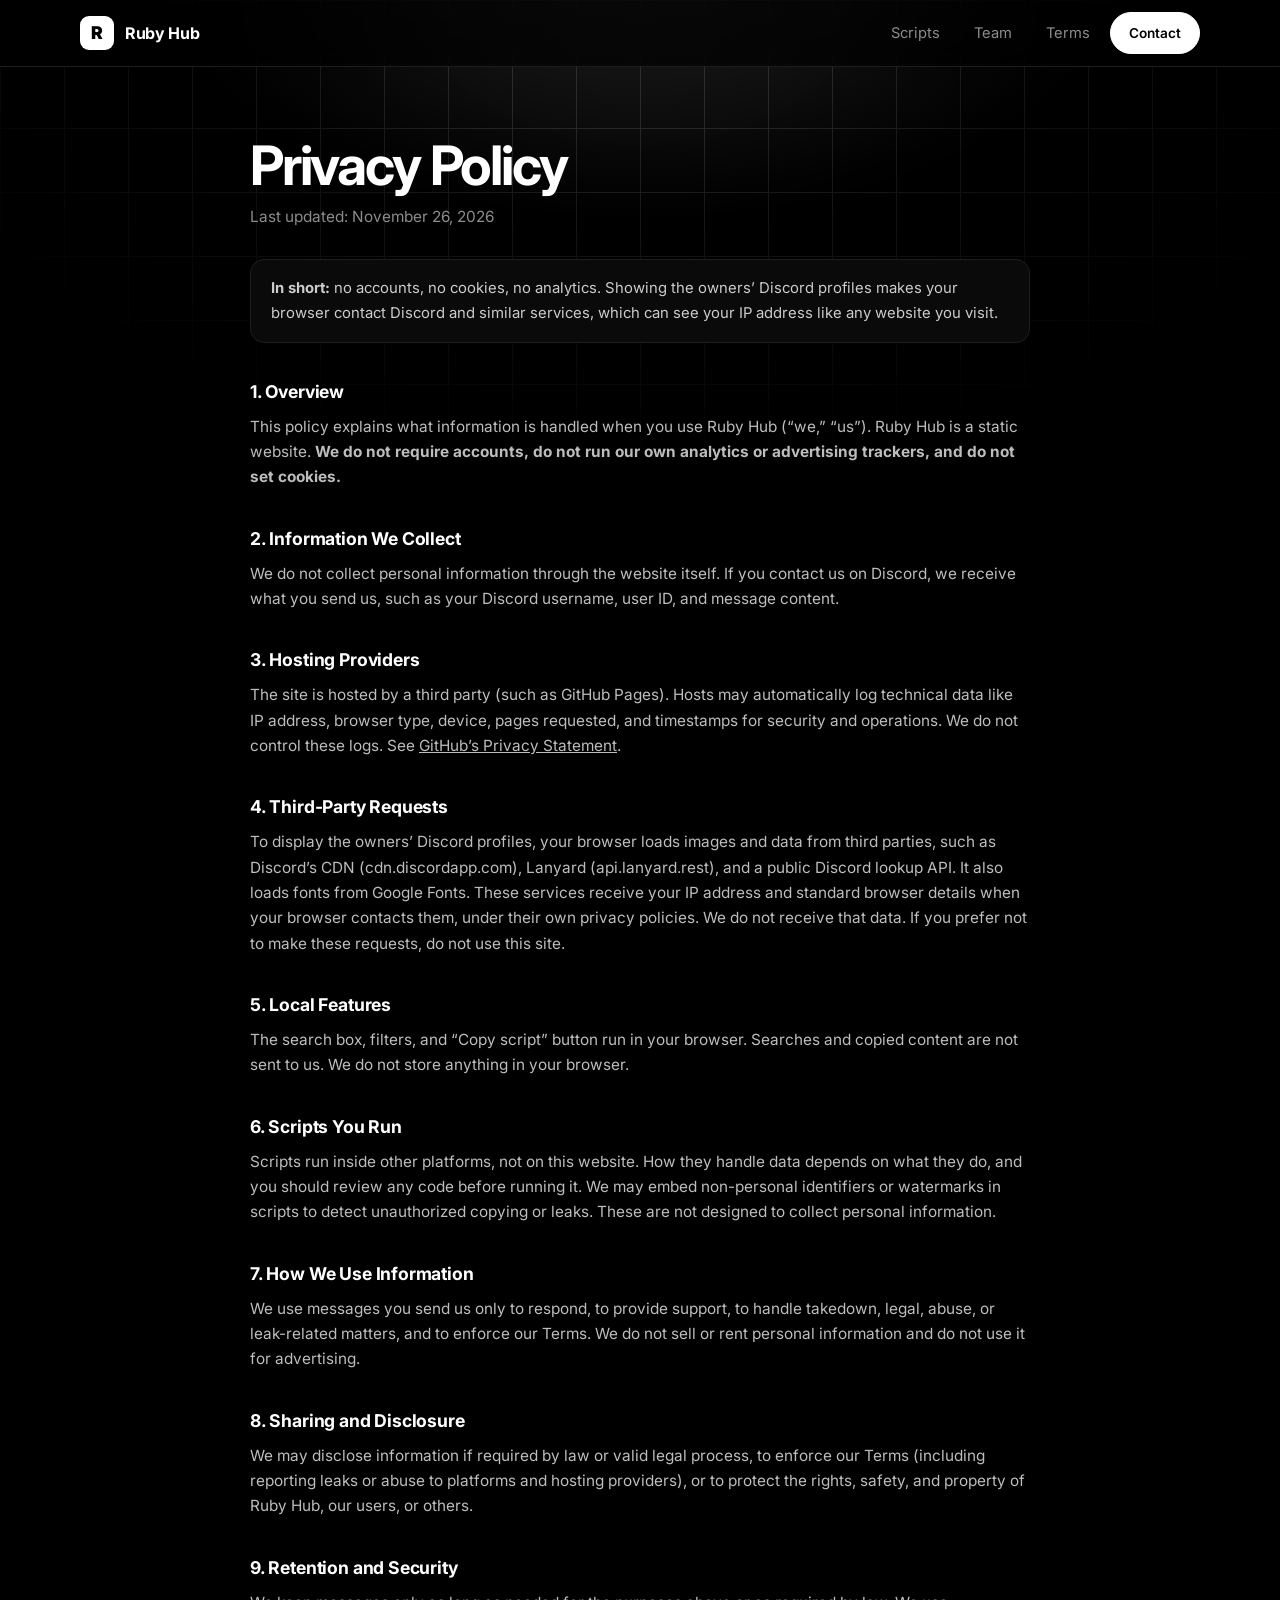
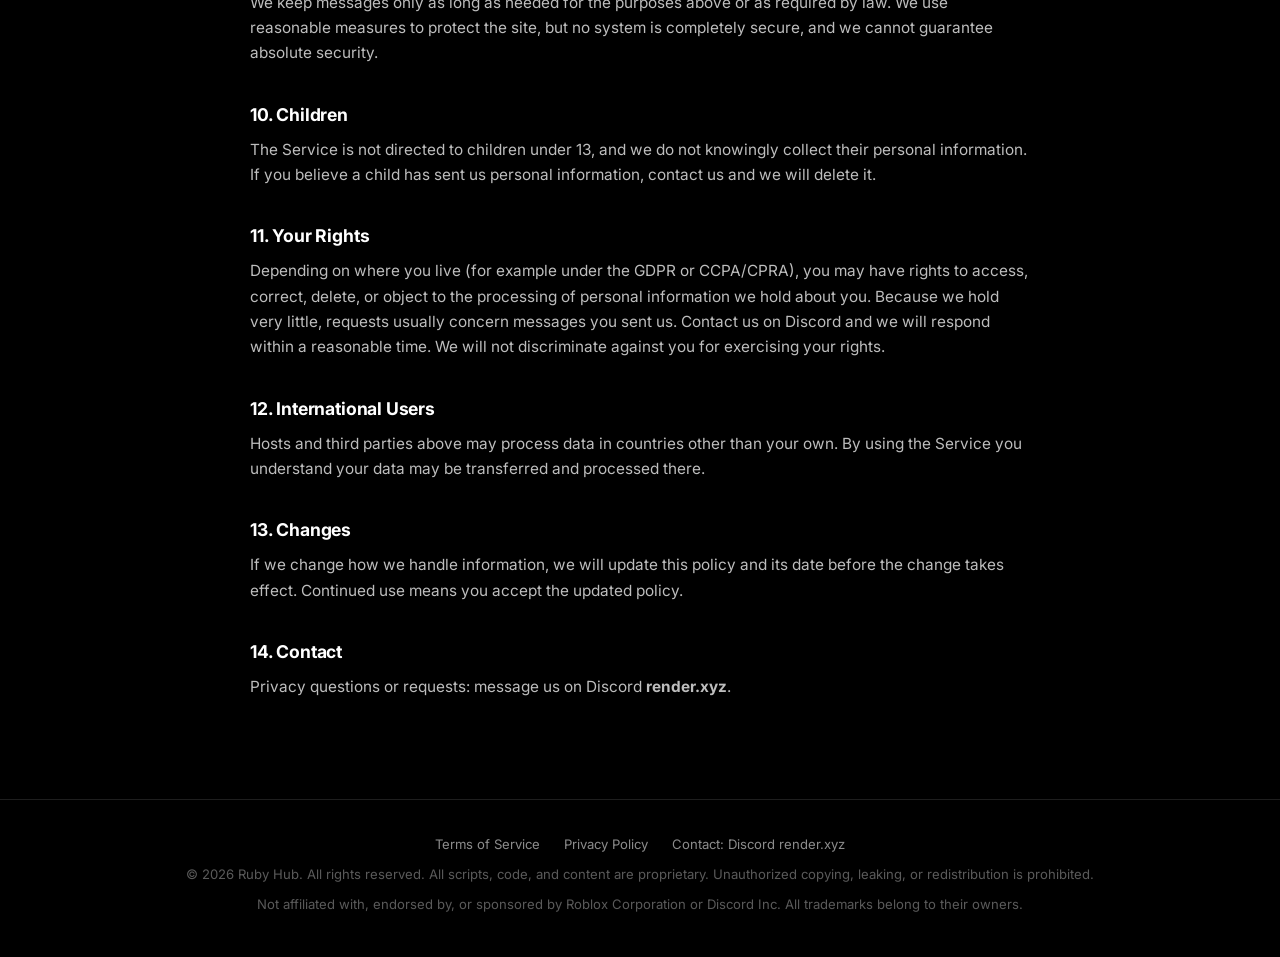
==== commit 2f297fe2: "Test" ====
--- a/privacy.html
+++ b/privacy.html
@@ -1,16 +1 @@
-<!DOCTYPE html><html lang="en"><head><meta charset="utf-8"><meta name="viewport" content="width=device-width,initial-scale=1"><link rel="icon" href="data:image/svg+xml,%3Csvg xmlns=%27http://www.w3.org/2000/svg%27 viewBox=%270 0 100 100%27%3E%3Crect width=%27100%27 height=%27100%27 rx=%2722%27 fill=%27%23e0115f%27/%3E%3Ctext x=%2750%27 y=%2772%27 font-size=%2770%27 font-weight=%27900%27 text-anchor=%27middle%27 fill=%27white%27 font-family=%27Arial%27%3ER%3C/text%3E%3C/svg%3E"><link rel="stylesheet" href="style.css"><title>Privacy Policy – Ruby Hub</title></head><body>
-<nav><div class="wrap"><a class="brand" href="index.html"><span class="logo">R</span>Ruby Hub</a><ul><li><a href="index.html#scripts">Scripts</a></li><li><a href="terms.html">Terms</a></li><li><a href="privacy.html">Privacy</a></li></ul></div></nav>
-<main class="wrap legal"><h1>Privacy Policy</h1><p class="date">Last updated: November 26, 2026</p>
-<p>This Privacy Policy explains how Ruby Hub (“we,” “us”) handles information when you use our website. We keep this simple because we collect very little.</p>
-<h2>1. Information We Collect</h2><p><b>We do not ask you to create an account, and we do not run our own analytics, advertising trackers, or cookies.</b> This site is a static website and does not store personal information about you on our own servers.</p>
-<h2>2. Hosting and Server Logs</h2><p>Ruby Hub is hosted on a third-party service (such as GitHub Pages). Hosting providers may automatically collect technical data like your IP address, browser type, pages requested, and timestamps for security and operations. We do not control this data; see your host’s privacy policy (for GitHub, <a href="https://docs.github.com/site-policy/privacy-policies/github-general-privacy-statement">GitHub’s Privacy Statement</a>).</p>
-<h2>3. What Stays in Your Browser</h2><p>The “Copy Script” button uses your browser’s clipboard feature only when you click it. Nothing you copy or search for is sent to us.</p>
-<h2>4. Third-Party Services and Links</h2><p>If you click links to third-party sites or services (for example GitHub or Discord), or if scripts you run fetch code from third-party hosts, those parties may collect information under their own policies. We are not responsible for their practices. Scripts you run in other platforms are separate from this website and may behave differently; review them before use.</p>
-<h2>5. If You Contact Us</h2><p>If you message us on Discord, we receive the information you send (such as your Discord username and message). We use it only to respond, handle takedown or legal notices, and keep reasonable records, and we do not sell it.</p>
-<h2>6. How We Use and Share Information</h2><p>We do not sell or rent personal information. We may disclose information if required by law, to enforce our Terms, or to protect rights and safety.</p>
-<h2>7. Children</h2><p>The Service is not directed to children under 13, and we do not knowingly collect personal information from them. If you believe a child has sent us personal information, contact us and we will delete it.</p>
-<h2>8. Your Rights</h2><p>Depending on where you live (for example under the GDPR or CCPA), you may have rights to access, correct, delete, or object to the processing of personal information we hold. Because we hold almost none, these requests usually concern messages you have sent us. Message us on Discord and we will respond within a reasonable time.</p>
-<h2>9. Security</h2><p>We take reasonable steps to protect the site, but no method of transmission or storage is perfectly secure.</p>
-<h2>10. Changes</h2><p>If we add features that collect data (such as analytics), we will update this policy and its date before doing so. Continued use means you accept the updated policy.</p>
-<h2>11. Contact</h2><p>Privacy questions or requests: contact us on Discord <b>render.xyz</b>.</p></main>
-<footer><div class="wrap"><p><a href="terms.html">Terms of Service</a><a href="privacy.html">Privacy Policy</a><a href="index.html#scripts">Scripts</a></p><p>Contact: Discord <b>render.xyz</b></p><p style="margin-top:8px">© <span id="y"></span> Ruby Hub. Not affiliated with, endorsed by, or sponsored by Roblox Corporation. “Roblox” is a trademark of Roblox Corporation.</p></div></footer><script>document.getElementById("y").textContent=new Date().getFullYear()</script></body></html>
+<!DOCTYPE html><html lang="en"><head><meta charset="utf-8"><meta name="viewport" content="width=device-width,initial-scale=1"><meta name="theme-color" content="#000000"><link rel="icon" href="data:image/svg+xml,%3Csvg xmlns=%27http://www.w3.org/2000/svg%27 viewBox=%270 0 100 100%27%3E%3Crect width=%27100%27 height=%27100%27 rx=%2722%27 fill=%27%23fff%27/%3E%3Ctext x=%2750%27 y=%2773%27 font-size=%2772%27 font-weight=%27900%27 text-anchor=%27middle%27 fill=%27%23000%27 font-family=%27Arial%27%3ER%3C/text%3E%3C/svg%3E"><link rel="preconnect" href="https://fonts.googleapis.com"><link rel="stylesheet" href="https://fonts.googleapis.com/css2?family=Inter:wght@400;500;600;700;800&display=swap"><link rel="stylesheet" href="style.css"><title>Privacy Policy – Ruby Hub</title></head><body><nav><div class="wrap"><a class="brand" href="index.html"><span class="logo">R</span>Ruby Hub</a><ul><li><a href="index.html#scripts">Scripts</a></li><li><a href="index.html#people">Team</a></li><li><a href="terms.html">Terms</a></li><li><a class="btn sm" style="color:#000" href="index.html#people">Contact</a></li></ul></div></nav><main class="wrap legal"><h1>Privacy Policy</h1><p class="date">Last updated: November 26, 2026</p><div class="sum"><b>In short:</b> no accounts, no cookies, no analytics. Showing the owners’ Discord profiles makes your browser contact Discord and similar services, which can see your IP address like any website you visit.</div><h2>1. Overview</h2><p>This policy explains what information is handled when you use Ruby Hub (“we,” “us”). Ruby Hub is a static website. <b>We do not require accounts, do not run our own analytics or advertising trackers, and do not set cookies.</b></p><h2>2. Information We Collect</h2><p>We do not collect personal information through the website itself. If you contact us on Discord, we receive what you send us, such as your Discord username, user ID, and message content.</p><h2>3. Hosting Providers</h2><p>The site is hosted by a third party (such as GitHub Pages). Hosts may automatically log technical data like IP address, browser type, device, pages requested, and timestamps for security and operations. We do not control these logs. See <a href="https://docs.github.com/site-policy/privacy-policies/github-general-privacy-statement" target="_blank" rel="noopener">GitHub’s Privacy Statement</a>.</p><h2>4. Third-Party Requests</h2><p>To display the owners’ Discord profiles, your browser loads images and data from third parties, such as Discord’s CDN (cdn.discordapp.com), Lanyard (api.lanyard.rest), and a public Discord lookup API. It also loads fonts from Google Fonts. These services receive your IP address and standard browser details when your browser contacts them, under their own privacy policies. We do not receive that data. If you prefer not to make these requests, do not use this site.</p><h2>5. Local Features</h2><p>The search box, filters, and “Copy script” button run in your browser. Searches and copied content are not sent to us. We do not store anything in your browser.</p><h2>6. Scripts You Run</h2><p>Scripts run inside other platforms, not on this website. How they handle data depends on what they do, and you should review any code before running it. We may embed non-personal identifiers or watermarks in scripts to detect unauthorized copying or leaks. These are not designed to collect personal information.</p><h2>7. How We Use Information</h2><p>We use messages you send us only to respond, to provide support, to handle takedown, legal, abuse, or leak-related matters, and to enforce our Terms. We do not sell or rent personal information and do not use it for advertising.</p><h2>8. Sharing and Disclosure</h2><p>We may disclose information if required by law or valid legal process, to enforce our Terms (including reporting leaks or abuse to platforms and hosting providers), or to protect the rights, safety, and property of Ruby Hub, our users, or others.</p><h2>9. Retention and Security</h2><p>We keep messages only as long as needed for the purposes above or as required by law. We use reasonable measures to protect the site, but no system is completely secure, and we cannot guarantee absolute security.</p><h2>10. Children</h2><p>The Service is not directed to children under 13, and we do not knowingly collect their personal information. If you believe a child has sent us personal information, contact us and we will delete it.</p><h2>11. Your Rights</h2><p>Depending on where you live (for example under the GDPR or CCPA/CPRA), you may have rights to access, correct, delete, or object to the processing of personal information we hold about you. Because we hold very little, requests usually concern messages you sent us. Contact us on Discord and we will respond within a reasonable time. We will not discriminate against you for exercising your rights.</p><h2>12. International Users</h2><p>Hosts and third parties above may process data in countries other than your own. By using the Service you understand your data may be transferred and processed there.</p><h2>13. Changes</h2><p>If we change how we handle information, we will update this policy and its date before the change takes effect. Continued use means you accept the updated policy.</p><h2>14. Contact</h2><p>Privacy questions or requests: message us on Discord <b>render.xyz</b>.</p></main><footer><div class="wrap"><p><a href="terms.html">Terms of Service</a><a href="privacy.html">Privacy Policy</a><a href="index.html#people">Contact: Discord render.xyz</a></p><p>© <span id="y"></span> Ruby Hub. All rights reserved. All scripts, code, and content are proprietary. Unauthorized copying, leaking, or redistribution is prohibited.</p><p>Not affiliated with, endorsed by, or sponsored by Roblox Corporation or Discord Inc. All trademarks belong to their owners.</p></div></footer><div class="toast" id="toast"></div><script>document.getElementById("y").textContent=new Date().getFullYear()</script></body></html>
--- a/style.css
+++ b/style.css
@@ -1,37 +1,76 @@
-:root{--bg:#0b0608;--card:#150b0f;--line:#2a1219;--text:#f4e9ec;--mute:#a58f96;--ruby:#e0115f;--ruby2:#ff4d86;color-scheme:dark}
-*{box-sizing:border-box;margin:0}
+:root{--bg:#000;--fg:#fff;--dim:#8c8c8c;--mut:#5a5a5a;--line:#1e1e1e;--card:#0a0a0a;--card2:#111;color-scheme:dark}
+*{box-sizing:border-box;margin:0;padding:0}
 html{scroll-behavior:smooth}
-body{background:radial-gradient(900px 500px at 70% -10%,#3a0b1c 0%,transparent 60%),var(--bg);color:var(--text);font:16px/1.6 system-ui,-apple-system,"Segoe UI",Roboto,sans-serif;min-height:100vh;display:flex;flex-direction:column}
-a{color:var(--ruby2);text-decoration:none}a:hover{text-decoration:underline}
-.wrap{width:min(1080px,92%);margin:0 auto}
-nav{position:sticky;top:0;z-index:5;background:rgba(11,6,8,.85);backdrop-filter:blur(10px);border-bottom:1px solid var(--line)}
-nav .wrap{display:flex;align-items:center;justify-content:space-between;height:64px}
-.brand{display:flex;align-items:center;gap:10px;font-weight:800;font-size:1.15rem;color:var(--text)}
-.logo{width:36px;height:36px;border-radius:10px;background:linear-gradient(135deg,var(--ruby),#8a0a3a);display:grid;place-items:center;font-weight:900;color:#fff;box-shadow:0 0 18px rgba(224,17,95,.5)}
-nav ul{display:flex;gap:22px;list-style:none;padding:0}
-nav ul a{color:var(--mute);font-size:.95rem}
-.hero{text-align:center;padding:90px 0 50px}
-.hero h1{font-size:clamp(2.4rem,6vw,4rem);line-height:1.1;font-weight:900}
-.hero h1 span{background:linear-gradient(90deg,var(--ruby),var(--ruby2));-webkit-background-clip:text;background-clip:text;color:transparent}
-.hero p{color:var(--mute);max-width:560px;margin:16px auto 28px}
-.btn{display:inline-block;padding:11px 22px;border-radius:10px;background:linear-gradient(135deg,var(--ruby),#b00a4a);color:#fff;font-weight:700;border:0;cursor:pointer;font-size:.95rem}
-.btn:hover{filter:brightness(1.12);text-decoration:none}
-.btn.ghost{background:transparent;border:1px solid var(--line);color:var(--text)}
-.notice{background:#1d0c13;border:1px solid var(--line);border-left:3px solid var(--ruby);border-radius:10px;padding:14px 18px;color:var(--mute);font-size:.9rem;margin:10px 0 40px}
-.tools{display:flex;gap:12px;flex-wrap:wrap;margin-bottom:22px}
-.tools input{flex:1;min-width:220px;background:var(--card);border:1px solid var(--line);color:var(--text);padding:12px 14px;border-radius:10px;font-size:1rem}
-.tools input:focus{outline:2px solid var(--ruby)}
-.grid{display:grid;grid-template-columns:repeat(auto-fill,minmax(300px,1fr));gap:18px;margin-bottom:60px}
-.card{background:var(--card);border:1px solid var(--line);border-radius:14px;padding:20px;display:flex;flex-direction:column;gap:10px;transition:.2s}
-.card:hover{border-color:var(--ruby);transform:translateY(-3px)}
-.card h3{font-size:1.1rem}.card p{color:var(--mute);font-size:.93rem;flex:1}
-.tag{font-size:.72rem;padding:2px 9px;border-radius:99px;background:#2a1019;color:var(--ruby2);width:max-content}
-.code{font-family:ui-monospace,Menlo,Consolas,monospace;font-size:.78rem;background:#0b0608;border:1px solid var(--line);border-radius:8px;padding:9px;color:#d9b9c3;overflow-x:auto;white-space:nowrap}
-.empty{color:var(--mute);text-align:center;grid-column:1/-1;padding:30px}
-h2.sec{font-size:1.6rem;margin-bottom:16px}
-.legal{padding:50px 0 70px;max-width:800px}
-.legal h1{font-size:2.2rem;margin-bottom:4px}.legal h2{font-size:1.2rem;margin:28px 0 8px;color:var(--ruby2)}
-.legal p,.legal li{color:#d8c8ce;margin-bottom:10px}.legal ul{padding-left:22px}.legal .date{color:var(--mute);margin-bottom:24px}
-footer{margin-top:auto;border-top:1px solid var(--line);padding:26px 0;color:var(--mute);font-size:.85rem;text-align:center}
-footer a{margin:0 10px}
-@media(max-width:560px){nav ul{gap:14px}}
+body{background:var(--bg);color:var(--fg);font:16px/1.65 Inter,system-ui,-apple-system,"Segoe UI",Roboto,sans-serif;-webkit-font-smoothing:antialiased;min-height:100vh;display:flex;flex-direction:column;overflow-x:hidden}
+body:before{content:"";position:fixed;inset:0;z-index:-1;background:radial-gradient(700px 380px at 50% -5%,rgba(255,255,255,.13),transparent 70%),linear-gradient(var(--line) 1px,transparent 1px) 0 0/64px 64px,linear-gradient(90deg,var(--line) 1px,transparent 1px) 0 0/64px 64px;-webkit-mask:radial-gradient(ellipse 80% 70% at 50% 0,#000 20%,transparent 75%);mask:radial-gradient(ellipse 80% 70% at 50% 0,#000 20%,transparent 75%)}
+a{color:inherit}::selection{background:#fff;color:#000}
+.wrap{width:min(1120px,92%);margin:0 auto}
+nav{position:sticky;top:0;z-index:20;background:rgba(0,0,0,.72);backdrop-filter:blur(14px);border-bottom:1px solid var(--line)}
+nav .wrap{display:flex;align-items:center;justify-content:space-between;height:66px}
+.brand{display:flex;align-items:center;gap:11px;font-weight:700;letter-spacing:-.02em;text-decoration:none}
+.logo{width:34px;height:34px;border-radius:9px;background:#fff;color:#000;display:grid;place-items:center;font-weight:900;font-size:1.1rem}
+nav ul{display:flex;gap:6px;list-style:none;align-items:center}
+nav li a{display:block;padding:8px 14px;border-radius:99px;color:var(--dim);font-size:.92rem;text-decoration:none;transition:.2s}
+nav li a:hover{color:#fff;background:var(--card2)}
+.btn{display:inline-flex;align-items:center;gap:8px;padding:12px 24px;border-radius:99px;background:#fff;color:#000;font-weight:600;font-size:.95rem;border:1px solid #fff;cursor:pointer;text-decoration:none;transition:.2s;font-family:inherit}
+.btn:hover{transform:translateY(-2px);box-shadow:0 8px 30px rgba(255,255,255,.2)}
+.btn.ghost{background:transparent;color:#fff;border-color:#333}.btn.ghost:hover{border-color:#fff;box-shadow:none}
+.btn.sm{padding:9px 18px;font-size:.85rem}
+.hero{text-align:center;padding:110px 0 70px}
+.badge{display:inline-flex;gap:8px;align-items:center;border:1px solid #2a2a2a;background:rgba(255,255,255,.04);padding:6px 14px;border-radius:99px;font-size:.8rem;color:#ccc;margin-bottom:26px}
+.badge i{width:7px;height:7px;border-radius:50%;background:#fff;box-shadow:0 0 10px #fff;animation:pulse 2s infinite}
+@keyframes pulse{50%{opacity:.3}}
+.hero h1{font-size:clamp(2.8rem,8vw,5.6rem);line-height:1.02;letter-spacing:-.045em;font-weight:800}
+.hero h1 em{font-style:normal;color:transparent;-webkit-text-stroke:1.5px #fff}
+.hero p{color:var(--dim);max-width:540px;margin:22px auto 34px;font-size:1.1rem}
+.hero .row{display:flex;gap:12px;justify-content:center;flex-wrap:wrap}
+.stats{display:flex;justify-content:center;gap:48px;margin-top:54px;color:var(--dim);font-size:.85rem;flex-wrap:wrap}
+.stats b{display:block;color:#fff;font-size:1.7rem;letter-spacing:-.03em}
+.notice{border:1px solid var(--line);background:var(--card);border-radius:14px;padding:14px 18px;color:var(--dim);font-size:.88rem;margin-bottom:70px}
+.notice b{color:#fff}
+section{margin-bottom:100px;scroll-margin-top:90px}
+.eyebrow{font-size:.78rem;letter-spacing:.14em;text-transform:uppercase;color:var(--mut);margin-bottom:8px}
+h2.sec{font-size:clamp(1.9rem,4vw,2.6rem);letter-spacing:-.035em;line-height:1.1;margin-bottom:28px}
+.tools{display:flex;gap:12px;flex-wrap:wrap;align-items:center;margin-bottom:24px}
+.tools input{flex:1;min-width:240px;background:var(--card);border:1px solid var(--line);color:#fff;padding:13px 18px;border-radius:99px;font-size:.95rem;font-family:inherit;transition:.2s}
+.tools input:focus{outline:0;border-color:#fff}
+.chips{display:flex;gap:8px;flex-wrap:wrap}
+.chip{padding:8px 16px;border-radius:99px;border:1px solid var(--line);background:transparent;color:var(--dim);cursor:pointer;font-size:.85rem;font-family:inherit;transition:.2s}
+.chip:hover{color:#fff;border-color:#444}.chip.on{background:#fff;color:#000;border-color:#fff}
+.grid{display:grid;grid-template-columns:repeat(auto-fill,minmax(310px,1fr));gap:16px}
+.card,.pcard{position:relative;background:var(--card);border:1px solid var(--line);border-radius:20px;overflow:hidden;transition:border-color .25s,transform .25s}
+.card:before,.pcard:before{content:"";position:absolute;inset:0;pointer-events:none;opacity:0;transition:.3s;background:radial-gradient(280px circle at var(--mx,50%) var(--my,50%),rgba(255,255,255,.09),transparent 70%)}
+.card:hover,.pcard:hover{border-color:#3a3a3a;transform:translateY(-4px)}.card:hover:before,.pcard:hover:before{opacity:1}
+.card{padding:24px;display:flex;flex-direction:column;gap:12px}
+.card .top{display:flex;justify-content:space-between;align-items:center}
+.tag{font-size:.72rem;padding:3px 11px;border-radius:99px;border:1px solid #2c2c2c;color:#bbb}
+.card h3{font-size:1.2rem;letter-spacing:-.02em}.card p{color:var(--dim);font-size:.92rem;flex:1}
+.code{font:.76rem ui-monospace,Menlo,Consolas,monospace;background:#000;border:1px solid var(--line);border-radius:10px;padding:11px 12px;color:#aaa;overflow:hidden;text-overflow:ellipsis;white-space:nowrap}
+.empty{grid-column:1/-1;text-align:center;color:var(--dim);padding:50px;border:1px dashed #2a2a2a;border-radius:20px}
+.team{display:grid;grid-template-columns:repeat(auto-fit,minmax(320px,1fr));gap:18px}
+.banner{height:128px;background:linear-gradient(135deg,#2a2a2a,#0d0d0d);background-size:cover;background-position:center}
+.pbody{padding:0 24px 24px}
+.avwrap{position:relative;width:96px;height:96px;margin-top:-48px;margin-bottom:12px}
+.avwrap img{width:96px;height:96px;border-radius:50%;border:6px solid var(--card);background:#222;object-fit:cover;display:block}
+.dot{position:absolute;right:4px;bottom:4px;width:22px;height:22px;border-radius:50%;border:4px solid var(--card);background:#333}
+.dot.online{background:#fff}.dot.idle{background:#9a9a9a}.dot.dnd{background:#555}
+.pname{display:flex;align-items:center;gap:10px;flex-wrap:wrap}
+.pname h3{font-size:1.4rem;letter-spacing:-.03em}
+.role{font-size:.7rem;font-weight:700;letter-spacing:.08em;text-transform:uppercase;background:#fff;color:#000;padding:2px 10px;border-radius:99px}
+.uname{color:var(--dim);font-size:.9rem}
+.act{margin-top:10px;font-size:.85rem;color:#ccc;background:var(--card2);border:1px solid var(--line);border-radius:10px;padding:8px 12px}
+.bio{margin:14px 0 18px;color:#bbb;font-size:.93rem;white-space:pre-line}
+.faq{display:grid;gap:12px}
+.legal{padding:70px 0 90px;max-width:780px}
+.legal h1{font-size:clamp(2.2rem,6vw,3.4rem);letter-spacing:-.04em;line-height:1.05}
+.legal .date{color:var(--dim);margin:10px 0 30px}
+.legal .sum{border:1px solid var(--line);background:var(--card);border-radius:14px;padding:16px 20px;margin-bottom:30px;color:#ccc;font-size:.93rem}
+.legal h2{font-size:1.1rem;margin:34px 0 8px;letter-spacing:-.01em}
+.legal p,.legal li{color:#bdbdbd;margin-bottom:10px;font-size:.96rem}.legal ul{padding-left:22px}.legal a{text-decoration:underline}
+footer{margin-top:auto;border-top:1px solid var(--line);padding:34px 0;color:var(--mut);font-size:.82rem;text-align:center}
+footer a{color:var(--dim);margin:0 12px;text-decoration:none}footer a:hover{color:#fff}footer p{margin-bottom:8px}
+.toast{position:fixed;left:50%;bottom:30px;transform:translate(-50%,30px);background:#fff;color:#000;padding:11px 22px;border-radius:99px;font-weight:600;font-size:.9rem;opacity:0;pointer-events:none;transition:.3s;z-index:50}
+.toast.show{opacity:1;transform:translate(-50%,0)}
+[data-r]{opacity:0;transform:translateY(24px);transition:opacity .7s,transform .7s}[data-r].in{opacity:1;transform:none}
+@media(max-width:640px){nav li:not(:last-child){display:none}.hero{padding:70px 0 50px}.stats{gap:30px}}
+@media(prefers-reduced-motion:reduce){*{animation:none!important;transition:none!important}[data-r]{opacity:1;transform:none}}
